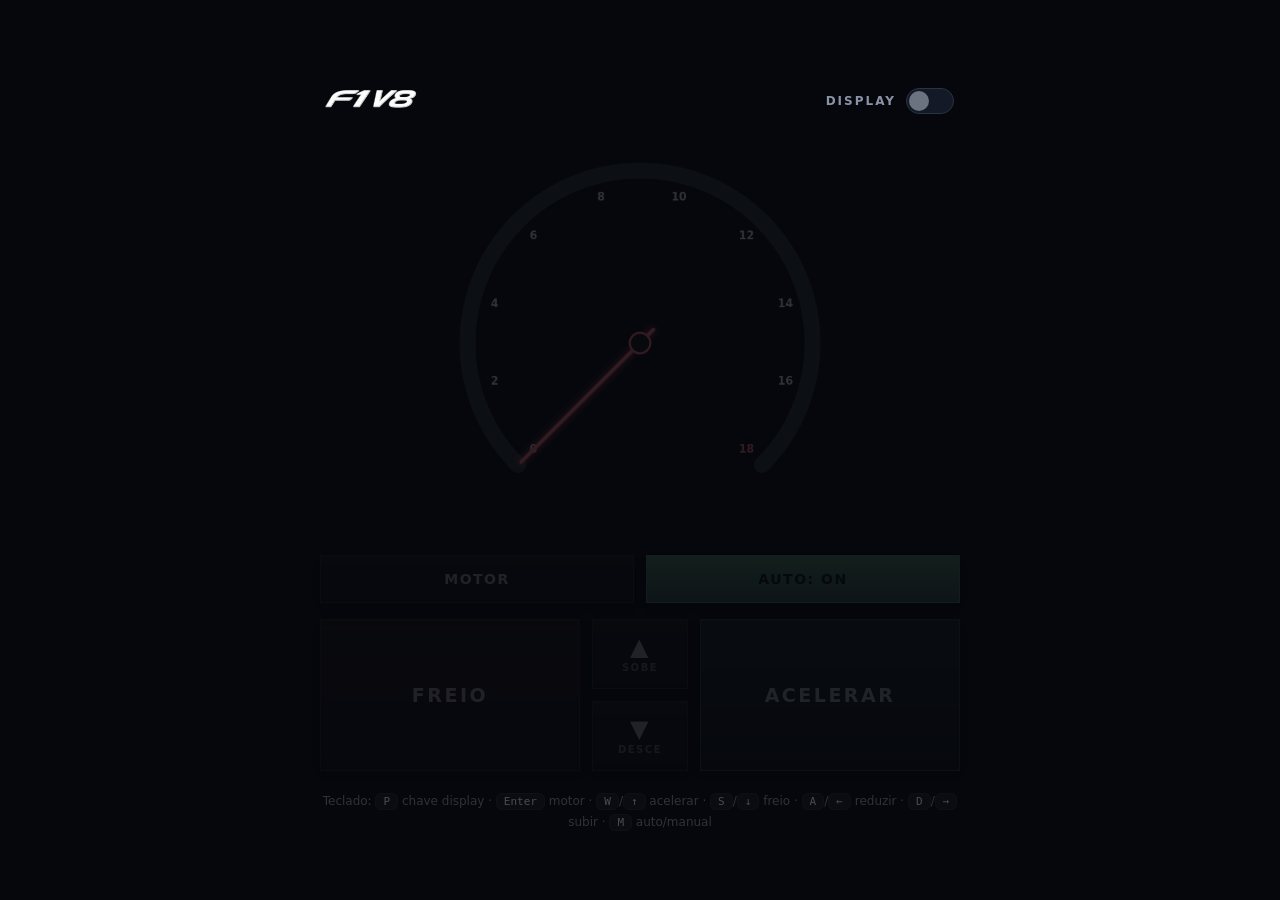
==== f1/index.html @ 12b6123f "First commit" ====
<!DOCTYPE html>
<html lang="pt-BR">
<head>
    <meta charset="UTF-8">
    <meta name="viewport" content="width=device-width, initial-scale=1.0">
    <title>F1 V8 Engine Simulator</title>
    <link rel="stylesheet" href="css/style.css">
</head>
<body>
    <main class="dashboard">
        <header class="dashboard__header">
            <img id="vehicle-logo" class="dashboard__logo" src="assets/images/logo.png" alt="F1 V8">

            <button id="display-switch" class="switch" aria-pressed="false" disabled>
                <span class="switch__label">DISPLAY</span>
                <span class="switch__track"><span class="switch__thumb"></span></span>
            </button>
        </header>

        <section class="cluster">
          <div class="cluster__gauge">
            <canvas id="tach" class="tach" width="520" height="520"></canvas>
            <canvas id="tach-needle" class="tach__needle" width="520" height="520"></canvas>

            <div class="cluster__gear readout readout--gear">
                <span class="readout__value" id="gear-value">N</span>
            </div>

            <div class="cluster__digits">
                <div class="readout readout--rpm">
                    <span class="readout__value" id="rpm-value">0</span>
                    <span class="readout__label">RPM</span>
                </div>
                <div class="readout readout--speed">
                    <span class="readout__value" id="speed-value">0</span>
                    <span class="readout__label">KM/H</span>
                </div>
            </div>
          </div><!-- /cluster__gauge -->
        </section>

        <section class="controls">
            <div class="controls__row controls__row--util">
                <button id="btn-engine" class="btn btn--util" disabled>MOTOR</button>
                <button id="btn-auto" class="btn btn--util" disabled>AUTO: OFF</button>
            </div>

            <div class="controls__row controls__row--main">
                <button id="btn-brake" class="btn btn--pedal btn--brake" disabled>FREIO</button>

                <div class="controls__gears">
                    <button id="btn-up" class="btn btn--gear" disabled>
                        <span class="btn--gear__ico">▲</span>
                        <span class="btn--gear__cap">SOBE</span>
                    </button>
                    <button id="btn-down" class="btn btn--gear" disabled>
                        <span class="btn--gear__ico">▼</span>
                        <span class="btn--gear__cap">DESCE</span>
                    </button>
                </div>

                <button id="btn-gas" class="btn btn--pedal btn--gas" disabled>ACELERAR</button>
            </div>

            <p class="hint">
                Teclado: <kbd>P</kbd> chave display · <kbd>Enter</kbd> motor ·
                <kbd>W</kbd>/<kbd>↑</kbd> acelerar · <kbd>S</kbd>/<kbd>↓</kbd> freio ·
                <kbd>A</kbd>/<kbd>←</kbd> reduzir · <kbd>D</kbd>/<kbd>→</kbd> subir ·
                <kbd>M</kbd> auto/manual
            </p>
        </section>
    </main>

    <script type="module" src="js/app.js"></script>
</body>
</html>
---- f1/css/style.css ----
/* =============================================================================
   style.css — Painel estilo Fórmula 1 (dark)
   ========================================================================== */

:root {
    --bg:        #05070c;
    --panel:     #0d111a;
    --panel-2:   #131926;
    --border:    #1e2637;
    --line-2:    #2a3340;              /* borda dos botões (estilo gt3) */
    --glass:     rgba(255,255,255,.04); /* véu de vidro dos botões */
    --text:      #e6e9ef;
    --muted:     #8a93a6;
    --accent:    #ff2e3f;   /* vermelho F1 */
    --accent-2:  #00e0ff;   /* ciano HUD */
    --green:     #2ee66a;
    --yellow:    #ffcc33;
    --radius:    14px;
    --font:      "Segoe UI", system-ui, -apple-system, Roboto, sans-serif;
    --mono:      "Consolas", "SF Mono", ui-monospace, monospace;
}

* { box-sizing: border-box; margin: 0; padding: 0; }

/* ------------------------------------------------------- Seletor de carro -- */
.selector {
    width: 100%;
    max-width: 720px;
    display: flex;
    flex-direction: column;
    align-items: center;
    gap: 28px;
}
.selector[hidden] { display: none; }
.selector__title {
    font-size: clamp(20px, 5vw, 30px);
    font-weight: 800;
    letter-spacing: 6px;
    text-transform: uppercase;
    color: var(--text);
}
.selector__list {
    display: flex;
    flex-wrap: wrap;
    justify-content: center;
    gap: 20px;
    width: 100%;
}
.vehicle-card {
    flex: 1 1 220px;
    max-width: 300px;
    min-height: 200px;
    display: flex;
    flex-direction: column;
    align-items: center;
    justify-content: center;
    gap: 12px;
    padding: 28px 20px;
    background: linear-gradient(180deg, var(--glass), transparent), rgba(12,15,20,.7);
    border: 1px solid var(--line-2);
    color: var(--text);
    cursor: pointer;
    transition: transform .08s ease, border-color .15s ease, box-shadow .15s ease;
}
.vehicle-card:hover {
    border-color: var(--accent-2);
    box-shadow: 0 0 26px rgba(0,224,255,.18);
    transform: translateY(-2px);
}
.vehicle-card:active { transform: translateY(0); }
.vehicle-card__logo {
    height: 64px;
    max-width: 78%;
    object-fit: contain;
}
.vehicle-card__name {
    font-size: 22px;
    font-weight: 800;
    letter-spacing: 3px;
}
.vehicle-card__tag {
    font-size: 12px;
    letter-spacing: 2px;
    text-transform: uppercase;
    color: var(--muted);
}

#app[hidden] { display: none; }

body {
    font-family: var(--font);
    color: var(--text);
    /* Foto de fundo sob um véu escuro (mais escuro no topo/base, mais claro no
       meio). Fixa na viewport para cobrir de forma estável. */
    background:
        linear-gradient(180deg, rgba(5,7,12,.88) 0%, rgba(5,7,12,.78) 45%, rgba(5,7,12,.92) 100%),
        var(--veh-bg, none) center center / cover no-repeat fixed;
    background-color: var(--bg);
    min-height: 100vh;
    display: flex;
    align-items: center;
    justify-content: center;
    padding: 24px;
}

/* ------------------------------------------------------------- Dashboard -- */
/* Sem "caixa": o painel fica transparente sobre a foto de fundo. */
.dashboard {
    width: 100%;
    max-width: 640px;
    background: none;
    border: none;
    border-radius: 0;
    padding: 0;
    box-shadow: none;
}

.dashboard__header {
    display: flex;
    align-items: center;
    justify-content: space-between;
    gap: 12px;
    margin-bottom: 18px;
}
.dashboard__logo {
    height: clamp(40px, 11vw, 68px);
    width: auto;
    max-width: 62%;
    object-fit: contain;
    display: block;
}

/* ------------------------------------------------------ Chave DISPLAY ----- */
/* Interruptor transparente (rótulo + toggle), estilo gt3 — sem pílula. */
.switch {
    display: flex;
    align-items: center;
    gap: 10px;
    flex: 0 0 auto;
    padding: 6px;
    background: none;
    border: none;
    cursor: pointer;
    font-family: var(--font);
    transition: opacity .2s ease;
    -webkit-tap-highlight-color: transparent;
}
.switch:disabled { opacity: .35; cursor: not-allowed; }

.switch__label {
    font-size: clamp(10px, 2.6vw, 12px);
    font-weight: 800;
    letter-spacing: 2px;
    color: var(--muted);
    transition: color .15s ease;
}
.switch__track {
    position: relative;
    width: 48px; height: 26px;
    border-radius: 999px;
    background: var(--panel-2);
    border: 1px solid var(--line-2);
    transition: background .15s ease, border-color .15s ease;
}
.switch__thumb {
    position: absolute;
    top: 2px; left: 2px;
    width: 20px; height: 20px;
    border-radius: 50%;
    background: #6b7280;
    transition: transform .15s ease, background .15s ease;
}
.switch[aria-pressed="true"] .switch__label { color: var(--text); }
.switch[aria-pressed="true"] .switch__track {
    background: rgba(46,230,106,.22);
    border-color: var(--green);
}
.switch[aria-pressed="true"] .switch__thumb {
    transform: translateX(22px);
    background: var(--green);
}

/* Painel apagado: escurece cluster e controles, mas mantém a chave viva. */
.dashboard--off .cluster,
.dashboard--off .controls {
    opacity: .3;
    filter: grayscale(0.6);
    transition: opacity .4s, filter .4s;
    pointer-events: none;
}

/* Com a chave desligada, os dígitos (marcha, RPM, km/h) somem por completo. */
.cluster__gear,
.cluster__digits {
    transition: opacity .3s ease;
}
.dashboard--off .cluster__gear,
.dashboard--off .cluster__digits {
    opacity: 0;
}

/* --------------------------------------------------------------- Cluster -- */
.cluster {
    position: relative;
    display: flex;
    flex-direction: column;
    align-items: center;
    margin-bottom: 22px;
}
/* Área do mostrador: referência de posicionamento das camadas.
   Proporção do velocímetro igual ao gt3 (clamp responsivo). */
.cluster__gauge {
    position: relative;
    width: clamp(260px, 80vw, 380px);
    max-width: 100%;
    aspect-ratio: 1 / 1;
}

/* Camada de fundo (arcos/marcações/miolo). */
.tach {
    display: block;
    width: 100%;
    height: 100%;
    position: relative;
    z-index: 0;
}

/* Camada do ponteiro: ACIMA dos números, sem capturar cliques. */
.tach__needle {
    position: absolute;
    inset: 0;
    width: 100%;
    height: 100%;
    z-index: 2;
    pointer-events: none;
}

/* Marcha no topo do velocímetro. */
.cluster__gear {
    position: absolute;
    top: 33%;
    left: 50%;
    transform: translate(-50%, -50%);
    text-align: center;
    z-index: 1;
}

/* RPM e KM/H embaixo do centro. */
.cluster__digits {
    position: absolute;
    top: 66%;                 /* abaixo, longe da base do ponteiro */
    left: 50%;
    transform: translate(-50%, -50%);
    display: flex;
    gap: 34px;
    align-items: flex-end;
    z-index: 1;               /* entre o fundo e o ponteiro */
}
.readout { text-align: center; min-width: 70px; }
.readout__value {
    display: block;
    font-family: var(--mono);
    font-weight: 700;
    line-height: 1;
    color: var(--text);
}
.readout__label {
    display: block;
    font-size: 10px;
    letter-spacing: 2px;
    color: var(--muted);
    margin-top: 6px;
}
.readout--gear  .readout__value { font-size: 48px; color: var(--accent-2); }
.readout--rpm   .readout__value { font-size: 27px; }
.readout--speed .readout__value { font-size: 27px; }

/* -------------------------------------------------------------- Controls -- */
.controls { display: flex; flex-direction: column; gap: 16px; }
.controls__row { display: flex; gap: 12px; }

/* Véu de vidro sobre painel — base de todos os botões (estilo gt3). */
.btn {
    flex: 1;
    display: flex;
    align-items: center;
    justify-content: center;
    padding: 15px 10px;
    border: 1px solid var(--line-2);
    border-radius: 0;                 /* cantos retos, estilo painel */
    background: linear-gradient(180deg, var(--glass), transparent), var(--panel);
    color: var(--text);
    font-family: var(--font);
    font-size: 15px;
    font-weight: 800;
    letter-spacing: 1.5px;
    cursor: pointer;
    box-shadow: inset 0 1px 0 rgba(255,255,255,.06), 0 4px 12px rgba(0,0,0,.3);
    transition: transform .05s ease, background .12s ease, border-color .12s ease,
                filter .12s ease, opacity .2s ease;
    -webkit-user-select: none; user-select: none;
    -webkit-tap-highlight-color: transparent;
}
.btn:active:not(:disabled) { transform: translateY(1px); filter: brightness(1.08); }
.btn:disabled { opacity: .4; cursor: not-allowed; }

/* Linha principal: pedais (esticam) + coluna de marchas (fixa). */
.controls__row--main { align-items: stretch; }
.controls__gears {
    display: flex;
    flex-direction: column;
    gap: 12px;
    flex: 0 0 auto;
}

/* Botões utilitários (MOTOR / AUTO) — segmentados, largura total. */
.btn--util { flex: 1 1 0; padding: 15px 14px; font-size: 14px; }

/* Estado "aceso" (motor ligado / auto on): verde sólido. */
.btn--util.is-active {
    background: linear-gradient(180deg, var(--green), #1f8a55), var(--panel);
    border-color: var(--green);
    color: #04140c;
}

/* Pedais grandes (FREIO / ACELERAR). */
.btn--pedal {
    flex: 1 1 0;
    min-height: 118px;
    font-size: 19px;
    text-transform: uppercase;
    letter-spacing: 2.5px;
}
.btn--gas {
    background: linear-gradient(180deg, rgba(53,208,127,.18), rgba(53,208,127,.03)), var(--panel);
    border-color: rgba(53,208,127,.4);
    color: #d7f7e6;
}
.btn--gas.is-active {
    background: linear-gradient(180deg, var(--green), #1f8a55), var(--panel);
    border-color: var(--green);
    color: #04140c;
}
.btn--brake {
    background: linear-gradient(180deg, rgba(255,45,45,.18), rgba(255,45,45,.03)), var(--panel);
    border-color: rgba(255,45,45,.4);
    color: #ffdcdc;
}
.btn--brake.is-active {
    background: linear-gradient(180deg, var(--accent), #7a1414), var(--panel);
    border-color: var(--accent);
    color: #fff;
}

/* Setas de marcha: ícone + legenda empilhados. */
.btn--gear {
    width: 96px;
    flex: 1 1 0;
    flex-direction: column;
    gap: 3px;
}
.btn--gear__ico { font-size: 24px; line-height: 1; }
.btn--gear__cap {
    font-size: 10px;
    letter-spacing: 1.5px;
    color: var(--muted);
}

/* Botão MOTOR em modo "carregando" (bomba escorvando). */
.btn--loading {
    color: var(--yellow) !important;
    animation: pulse 1s ease-in-out infinite;
}
@keyframes pulse { 50% { opacity: .5; } }

/* ------------------------------------------------------------------ Hint -- */
.hint {
    text-align: center;
    color: var(--muted);
    font-size: 12px;
    line-height: 1.7;
    margin-top: 4px;
}
kbd {
    background: var(--panel-2);
    border: 1px solid var(--border);
    border-radius: 6px;
    padding: 1px 7px;
    font-family: var(--mono);
    font-size: 11px;
    color: var(--text);
}

/* ---------------------------------------------------------- Responsivo --- */
@media (max-width: 520px) {
    .cluster__digits { gap: 16px; }
    .readout--gear .readout__value { font-size: 44px; }
    .btn { font-size: 13px; padding: 13px 8px; }
}
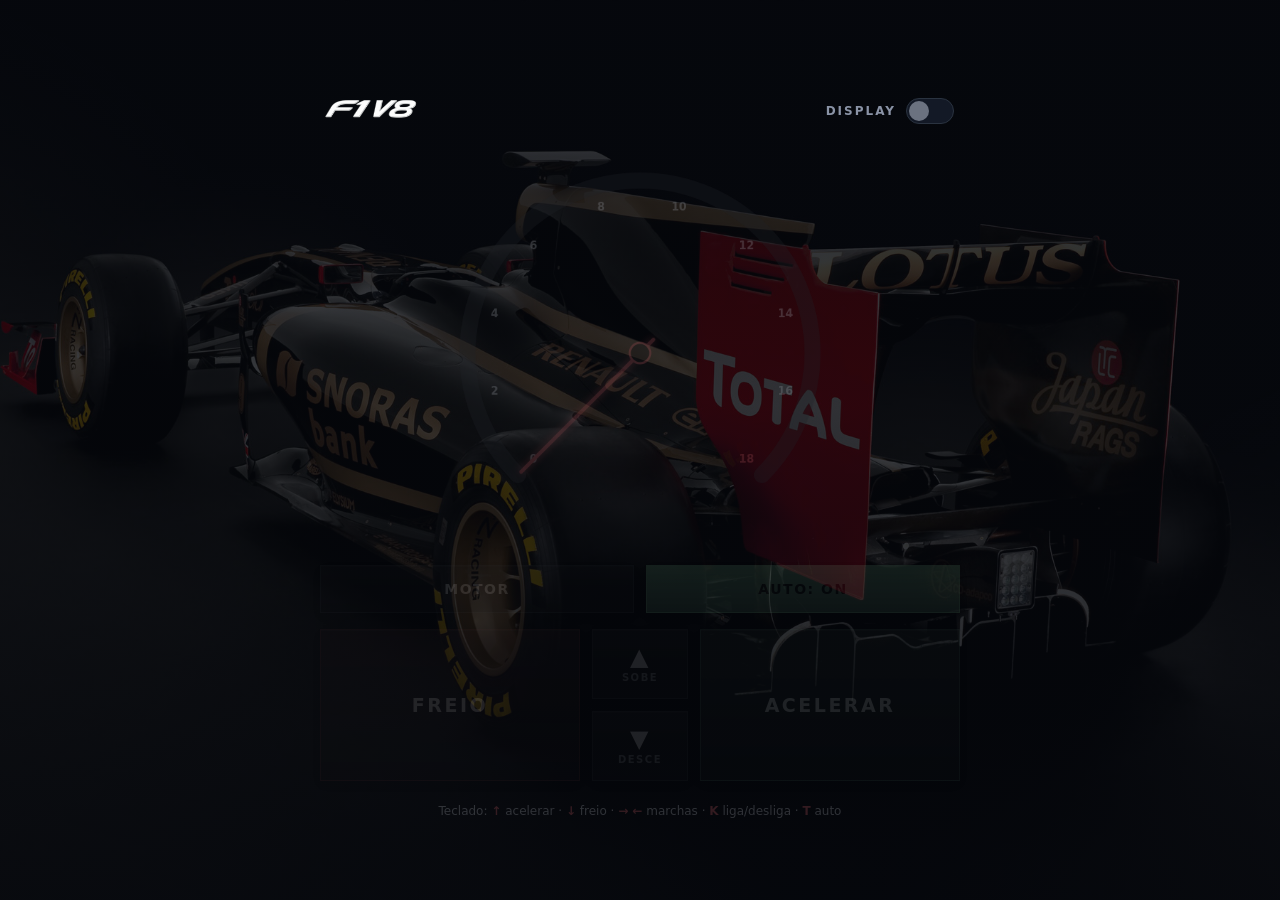
==== commit e192ddc3: "First commit" ====
--- a/f1/index.html
+++ b/f1/index.html
@@ -9,7 +9,7 @@
 <body>
     <main class="dashboard">
         <header class="dashboard__header">
-            <img id="vehicle-logo" class="dashboard__logo" src="assets/images/logo.png" alt="F1 V8">
+            <img id="vehicle-logo" class="dashboard__logo" src="img/logo.png" alt="F1 V8">
 
             <button id="display-switch" class="switch" aria-pressed="false" disabled>
                 <span class="switch__label">DISPLAY</span>
@@ -63,10 +63,11 @@
             </div>
 
             <p class="hint">
-                Teclado: <kbd>P</kbd> chave display · <kbd>Enter</kbd> motor ·
-                <kbd>W</kbd>/<kbd>↑</kbd> acelerar · <kbd>S</kbd>/<kbd>↓</kbd> freio ·
-                <kbd>A</kbd>/<kbd>←</kbd> reduzir · <kbd>D</kbd>/<kbd>→</kbd> subir ·
-                <kbd>M</kbd> auto/manual
+                Teclado: <strong>↑</strong> acelerar ·
+                <strong>↓</strong> freio ·
+                <strong>→ ←</strong> marchas ·
+                <strong>K</strong> liga/desliga ·
+                <strong>T</strong> auto
             </p>
         </section>
     </main>
--- a/f1/css/style.css
+++ b/f1/css/style.css
@@ -94,7 +94,7 @@
        meio). Fixa na viewport para cobrir de forma estável. */
     background:
         linear-gradient(180deg, rgba(5,7,12,.88) 0%, rgba(5,7,12,.78) 45%, rgba(5,7,12,.92) 100%),
-        var(--veh-bg, none) center center / cover no-repeat fixed;
+        url('../img/f1.png') center center / cover no-repeat fixed;
     background-color: var(--bg);
     min-height: 100vh;
     display: flex;
@@ -375,11 +375,18 @@
 
 /* ------------------------------------------------------------------ Hint -- */
 .hint {
+    display: none;               /* só no PC (ver media query abaixo) */
     text-align: center;
     color: var(--muted);
     font-size: 12px;
-    line-height: 1.7;
+    line-height: 1.8;
     margin-top: 4px;
+}
+.hint strong { color: var(--accent); }
+
+/* Mostra a dica de teclado só em dispositivos com mouse (desktop). */
+@media (hover: hover) and (pointer: fine) {
+    .hint { display: block; }
 }
 kbd {
     background: var(--panel-2);
